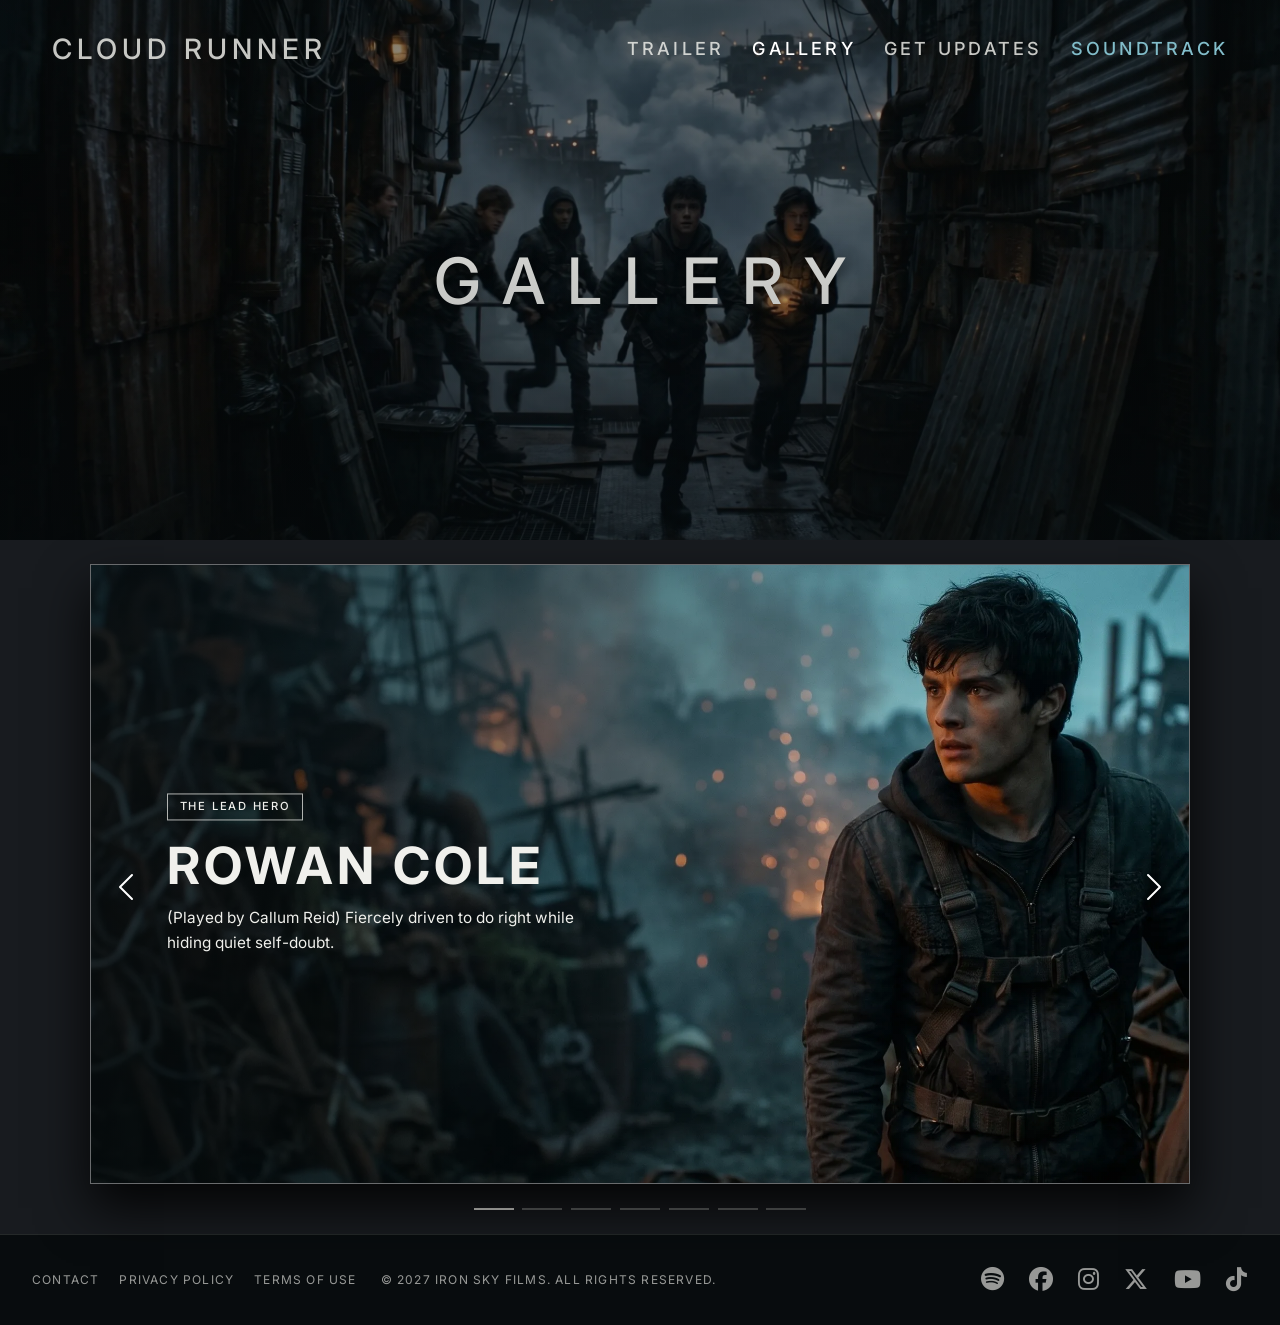
==== gallery.html @ be774bb4 "fix(navigation): rename 'GAME' links to 'SOUNDTRACK' and update references across multiple pages" ====
<!doctype html>
<html lang="en">
  <head>
    <meta charset="utf-8" />
    <meta name="viewport" content="width=device-width, initial-scale=1.0" />
    <meta
      name="description"
      content="Explore stills, characters, and concept art from the world of Cloud Runner."
    />

    <link
      href="https://cdn.jsdelivr.net/npm/bootstrap@5.3.8/dist/css/bootstrap.min.css"
      rel="stylesheet"
      integrity="sha384-sRIl4kxILFvY47J16cr9ZwB07vP4J8+LH7qKQnuqkuIAvNWLzeN8tE5YBujZqJLB"
      crossorigin="anonymous"
    />
    <link rel="stylesheet" href="assets/css/styles.css" />
    <link
      rel="stylesheet"
      href="https://cdnjs.cloudflare.com/ajax/libs/font-awesome/6.5.2/css/all.min.css"
    />

    <link
      rel="icon"
      type="image/svg+xml"
      href="assets/images/cloud-runner-svg.svg"
    />

    <title>Gallery | Cloud Runner</title>
  </head>

  <body>
    <header class="hero gallery-hero">
      <nav
        class="navbar navbar-expand-lg navbar-dark bg-transparent cloud-navbar"
        aria-label="Primary navigation"
      >
        <div class="container-fluid cloud-navbar__inner">
          <a
            class="navbar-brand cloud-home"
            href="index.html"
            aria-label="Cloud Runner home"
          >
            CLOUD RUNNER
          </a>

          <button
            class="navbar-toggler"
            type="button"
            data-bs-toggle="collapse"
            data-bs-target="#mainNavigation"
            aria-controls="mainNavigation"
            aria-expanded="false"
            aria-label="Toggle navigation"
          >
            <span class="navbar-toggler-icon"></span>
          </button>

          <div class="collapse navbar-collapse" id="mainNavigation">
            <ul class="navbar-nav ms-auto align-items-lg-center">
              <li class="nav-item">
                <a class="nav-link cloud-nav-link" href="index.html#trailer">
                  TRAILER
                </a>
              </li>
              <li class="nav-item">
                <a
                  class="nav-link cloud-nav-link active"
                  href="gallery.html"
                  aria-current="page"
                >
                  GALLERY
                </a>
              </li>
              <li class="nav-item">
                <a class="nav-link cloud-nav-link" href="updates.html">
                  GET UPDATES
                </a>
              </li>
              <li class="nav-item">
                <a
                  class="nav-link cloud-nav-link cloud-nav-link--music"
                  href="music.html"
                >
                  SOUNDTRACK
                </a>
              </li>
            </ul>
          </div>
        </div>
      </nav>

      <div class="hero-content">
        <h1>GALLERY</h1>
      </div>
    </header>

    <main class="updates-main pt-4 pb-4">
      <section
        class="gallery-carousel-container"
        aria-labelledby="gallery-heading"
      >
        <h2 class="visually-hidden" id="gallery-heading">GALLERY</h2>

        <div
          id="galleryCarousel"
          class="carousel slide gallery-carousel d-none d-md-block"
          data-bs-ride="false"
        >
          <div class="carousel-inner">
            <div class="carousel-item active">
              <img
                src="assets/images/cloud-runner-image-rowan-cole-gallery.webp"
                class="d-block w-100"
                alt="Cloud Runner still"
              />
              <div class="gallery-carousel-editorial">
                <span class="gallery-carousel-tag">The Lead Hero</span>
                <h3>Rowan Cole</h3>
                <p>
                  (Played by Callum Reid) Fiercely driven to do right while
                  hiding quiet self-doubt.
                </p>
              </div>
            </div>

            <div class="carousel-item">
              <img
                src="assets/images/cloud-runner-image-toby-cole-gallery.webp"
                class="d-block w-100"
                alt="Cloud Runner character still"
              />
              <div class="gallery-carousel-editorial">
                <span class="gallery-carousel-tag">The Younger Brother</span>
                <h3>Toby Cole</h3>
                <p>
                  (Played by Noah Gallagher) Loyal caretaker of the Power Core
                  stepping from his brother's shadow.
                </p>
              </div>
            </div>

            <div class="carousel-item">
              <img
                src="assets/images/cloud-runner-image-kieran-hale-gallery.webp"
                class="d-block w-100"
                alt="Cloud Runner environment still"
              />
              <div class="gallery-carousel-editorial">
                <span class="gallery-carousel-tag">The "Gemini" Brothers</span>
                <h3>KIERAN HALE</h3>
                <p>
                  (played by Darius Okafor) Sharp-eyed lookout scanning the
                  skies for incoming threats.
                </p>
              </div>
            </div>

            <div class="carousel-item">
              <img
                src="assets/images/cloud-runner-image-marek-hale-gallery.webp"
                class="d-block w-100"
                alt="Cloud Runner action still"
              />
              <div class="gallery-carousel-editorial">
                <span class="gallery-carousel-tag">The "Gemini" Brothers</span>
                <h3>MAREK HALE</h3>
                <p>
                  (played by Tomasz Novak) Steady, intuitive guide keeping the
                  crew grounded in storms.
                </p>
              </div>
            </div>

            <div class="carousel-item">
              <img
                src="assets/images/cloud-runner-image-jules-mercer-gallery.webp"
                class="d-block w-100"
                alt="Cloud Runner landscape still"
              />
              <div class="gallery-carousel-editorial">
                <span class="gallery-carousel-tag">The Adopted Brother</span>
                <h3>JULES MERCER</h3>
                <p>
                  (Played by Leo Castellanos) Quiet, adaptable survivor moving
                  unseen beneath his signature hood.
                </p>
              </div>
            </div>

            <div class="carousel-item">
              <img
                src="assets/images/cloud-runner-image-silver-vane-gallery.webp"
                class="d-block w-100"
                alt="Cloud Runner concept art still"
              />
              <div class="gallery-carousel-editorial">
                <span class="gallery-carousel-tag">The Bridge</span>
                <h3>Silver Vane</h3>
                <p>
                  (Played by Freya Lindholm) Curious and mystic, breaking family
                  ties for lasting peace.
                </p>
              </div>
            </div>

            <div class="carousel-item">
              <img
                src="assets/images/cloud-runner-image-caspian-vane-gallery.webp"
                class="d-block w-100"
                alt="Cloud Runner landscape still"
              />
              <div class="gallery-carousel-editorial">
                <span class="gallery-carousel-tag">The Villain</span>
                <h3>Caspian Vane</h3>
                <p>
                  (Played by Julian Thorne) White City heir hunting the Core to
                  prove his command.
                </p>
              </div>
            </div>
          </div>

          <button
            class="carousel-control-prev"
            type="button"
            data-bs-target="#galleryCarousel"
            data-bs-slide="prev"
          >
            <span class="carousel-control-prev-icon" aria-hidden="true"></span>
            <span class="visually-hidden">Previous</span>
          </button>

          <button
            class="carousel-control-next"
            type="button"
            data-bs-target="#galleryCarousel"
            data-bs-slide="next"
          >
            <span class="carousel-control-next-icon" aria-hidden="true"></span>
            <span class="visually-hidden">Next</span>
          </button>

          <div class="carousel-indicators gallery-carousel__indicators">
            <button
              type="button"
              data-bs-target="#galleryCarousel"
              data-bs-slide-to="0"
              class="active"
              aria-current="true"
              aria-label="Slide 1"
            ></button>
            <button
              type="button"
              data-bs-target="#galleryCarousel"
              data-bs-slide-to="1"
              aria-label="Slide 2"
            ></button>
            <button
              type="button"
              data-bs-target="#galleryCarousel"
              data-bs-slide-to="2"
              aria-label="Slide 3"
            ></button>
            <button
              type="button"
              data-bs-target="#galleryCarousel"
              data-bs-slide-to="3"
              aria-label="Slide 4"
            ></button>
            <button
              type="button"
              data-bs-target="#galleryCarousel"
              data-bs-slide-to="4"
              aria-label="Slide 5"
            ></button>
            <button
              type="button"
              data-bs-target="#galleryCarousel"
              data-bs-slide-to="5"
              aria-label="Slide 6"
            ></button>
            <button
              type="button"
              data-bs-target="#galleryCarousel"
              data-bs-slide-to="6"
              aria-label="Slide 7"
            ></button>
          </div>
        </div>

        <!-- (For mobile devices) Desktop uses a full-bleed overlaid carousel while mobile renders 
         a stacked card list for cleaner small-screen readability without altering 
         carousel layout rules. -->

        <div class="gallery-mobile-list d-md-none">
          <article>
            <img
              src="assets/images/cloud-runner-image-rowan-cole-gallery.webp"
              alt="Cloud Runner still"
              loading="lazy"
            />
            <span class="gallery-mobile-tag">The Lead Hero</span>
            <h3>ROWAN COLE</h3>
            <p>(Played by Callum Reid) Fiercely driven to do right while hiding quiet self-doubt.</p>
          </article>

          <article>
            <img
              src="assets/images/cloud-runner-image-toby-cole-gallery.webp"
              alt="Cloud Runner character still"
              loading="lazy"
            />
            <span class="gallery-mobile-tag">The Younger Brother</span>
            <h3>Toby Cole</h3>
            <p>(Played by Noah Gallagher) Loyal caretaker of the Power Core stepping from his brother's shadow.</p>
          </article>

          <article>
            <img
              src="assets/images/cloud-runner-image-kieran-hale-gallery.webp"
              alt="Cloud Runner environment still"
              loading="lazy"
            />
            <span class="gallery-mobile-tag">The "Gemini" Brothers</span>
            <h3>KIERAN HALE</h3>
            <p>Sharp-eyed lookout scanning the skies for incoming threats.</p>
          </article>

          <article>
            <img
              src="assets/images/cloud-runner-image-marek-hale-gallery.webp"
              alt="Cloud Runner action still"
              loading="lazy"
            />
            <span class="gallery-mobile-tag">The "Gemini" Brothers</span>
            <h3>MAREK HALE</h3>
            <p>Steady, intuitive guide keeping the crew grounded in storms.</p>
          </article>

          <article>
            <img
              src="assets/images/cloud-runner-image-jules-mercer-gallery.webp"
              alt="Cloud Runner landscape still"
              loading="lazy"
            />
            <span class="gallery-mobile-tag">The Adopted Brother</span>
            <h3>JULES MERCER</h3>
            <p>Quiet, adaptable survivor moving unseen beneath his signature hood.</p>
          </article>

          <article>
            <img
              src="assets/images/cloud-runner-image-silver-vane-gallery.webp"
              alt="Cloud Runner concept art still"
              loading="lazy"
            />
            <span class="gallery-mobile-tag">The Bridge</span>
            <h3>Silver Vane</h3>
            <p>(Played by Freya Lindholm) Curious and mystic, breaking family
                  ties for lasting peace.</p>
          </article>

          <article>
            <img
              src="assets/images/cloud-runner-image-caspian-vane-gallery.webp"
              alt="Cloud Runner landscape still"
              loading="lazy"
            />
            <span class="gallery-mobile-tag">The Villain</span>
            <h3>CASPIAN VANE</h3>
            <p>White City heir hunting the Core to prove his command.</p>
          </article>

        </div>
      </section>
    </main>

    <footer class="site-footer">
      <div class="site-footer__inner">
        <div class="site-footer__left">
          <nav class="site-footer__nav" aria-label="Footer navigation">
            <a href="#contact">CONTACT</a>
            <a href="#privacy">PRIVACY POLICY</a>
            <a href="#terms">TERMS OF USE</a>
          </nav>
          <p class="site-footer__copyright">
            © 2027 IRON SKY FILMS. ALL RIGHTS RESERVED.
          </p>
        </div>

        <nav class="site-footer__social" aria-label="Social media links">
          <a
            href="https://www.spotify.com/"
            target="_blank"
            rel="noopener noreferrer"
            aria-label="Spotify"
          >
            <i class="fa-brands fa-spotify"></i>
          </a>
          <a
            href="https://www.facebook.com/"
            target="_blank"
            rel="noopener noreferrer"
            aria-label="Facebook"
          >
            <i class="fa-brands fa-facebook"></i>
          </a>
          <a
            href="https://www.instagram.com/"
            target="_blank"
            rel="noopener noreferrer"
            aria-label="Instagram"
          >
            <i class="fa-brands fa-instagram"></i>
          </a>
          <a
            href="https://x.com/"
            target="_blank"
            rel="noopener noreferrer"
            aria-label="X"
          >
            <i class="fa-brands fa-x-twitter"></i>
          </a>
          <a
            href="https://www.youtube.com/"
            target="_blank"
            rel="noopener noreferrer"
            aria-label="YouTube"
          >
            <i class="fa-brands fa-youtube"></i>
          </a>
          <a
            href="https://www.tiktok.com/"
            target="_blank"
            rel="noopener noreferrer"
            aria-label="TikTok"
          >
            <i class="fa-brands fa-tiktok"></i>
          </a>
        </nav>
      </div>
    </footer>

    <script
      src="https://cdn.jsdelivr.net/npm/bootstrap@5.3.8/dist/js/bootstrap.bundle.min.js"
      crossorigin="anonymous"
    ></script>
  </body>
</html>
---- assets/css/styles.css ----
/* Fonts */
@import url("https://fonts.googleapis.com/css2?family=Inter:ital,opsz,wght@0,14..32,100..900;1,14..32,100..900&display=swap");

/* Global & Variables */

html {
  scroll-behavior: smooth;
}

html,
body {
  min-height: 100%;
}

body {
  margin: 0;
  background-color: #101416;
  font-family: "Inter", sans-serif;
}

h1,
h2,
h3,
h4,
h5,
h6,
.navbar,
.nav-link {
  margin: 0;
  font-family: "Inter", sans-serif !important;
}

/* Navigation & Header */

/* Keep the navbar above the hero content */
.hero .navbar {
  position: absolute;
  top: 0;
  right: 0;
  left: 0;
  z-index: 2;
  padding: 1.25rem 2.5rem;
}

.cloud-navbar .navbar-nav {
  gap: 1.75rem;
}

.cloud-nav-link {
  padding: 0 !important;
  color: rgba(240, 240, 236, 0.82) !important;
  font-size: 1.125rem;
  font-weight: 500;
  letter-spacing: 0.18em;
  line-height: 2.5rem;
  text-transform: uppercase;
  white-space: nowrap;
  transition: color 180ms ease;
}

.cloud-nav-link:hover,
.cloud-nav-link:focus-visible,
.cloud-nav-link.active {
  color: #ffffff !important;
}

.cloud-nav-link.cloud-nav-link--music,
.cloud-nav-link.cloud-nav-link--music:hover,
.cloud-nav-link.cloud-nav-link--music:focus-visible,
.cloud-nav-link.cloud-nav-link--music.active {
  color: #82bdca !important;
}

.cloud-nav-link.cloud-nav-link--music:hover,
.cloud-nav-link.cloud-nav-link--music:focus-visible {
  color: #82bdca !important;
}

.cloud-home {
  font-family: "Inter", sans-serif !important;
  font-size: 1.75rem;
  font-weight: 500;
  padding-block: 0.5rem;
  letter-spacing: 0.18em;
  color: rgba(240, 240, 236, 0.82) !important;
  text-transform: uppercase;
  transition: color 180ms ease;
}

.cloud-home:hover,
.cloud-home:focus-visible {
  color: #ffffff !important;
}

/* Frosted glass burger button */
.cloud-navbar .navbar-toggler {
  border-radius: 0;
  border: 1px solid rgba(255, 255, 255, 0.55);
  background: rgba(15, 20, 25, 0.45);
  backdrop-filter: blur(8px);
  -webkit-backdrop-filter: blur(8px);
  padding: 0.4rem 0.6rem;
  transition:
    background-color 0.25s ease,
    border-color 0.25s ease;
  flex-shrink: 0;
}

.cloud-navbar .navbar-toggler:hover,
.cloud-navbar .navbar-toggler:focus {
  border-color: rgba(255, 255, 255, 0.9);
  background: rgba(15, 20, 25, 0.65);
  box-shadow: none;
}
/* Index Page */

.hero {
  position: relative;
  display: flex;
  min-height: 100vh;
  min-height: 100svh;
  height: 100vh;
  min-height: 500px;
  align-items: center;
  justify-content: center;
  overflow: hidden;
}

/* Dark gradient overlay sitting on top of the video */
.hero:after {
  content: "";
  position: absolute;
  inset: 0;
  background: linear-gradient(
    180deg,
    rgba(5, 12, 15, 0.38) 0%,
    rgba(5, 12, 15, 0.12) 45%,
    rgba(5, 12, 15, 0.42) 100%
  );
  z-index: 1;
  pointer-events: none;
}

/* Background Video Styling */
.trailer-video-bg {
  position: absolute;
  inset: 0;
  width: 100%;
  height: 100%;
  object-fit: cover;
  z-index: 0;
}

/* Center title, subtitle, and CTA */
.hero-content {
  position: relative;
  z-index: 1;
  display: flex;
  width: min(90%, 900px);
  flex-direction: column;
  align-items: center;
  justify-content: center;
  margin-top: 2rem;
  text-align: center;
  color: #f0f0ec;
  width: 100%;
  max-width: 100%;
  padding-inline: 1rem;
  box-sizing: border-box;
}

.hero-content h1,
.hero-content p {
  text-shadow: 0 2px 14px rgba(0, 0, 0, 0.65);
}

.hero-content h1 {
  margin: 0 0 0.65rem;
  color: #f0f0ec;
  font-size: clamp(2.2rem, 5vw, 4.2rem);
  font-weight: 500;
  line-height: 1;
  letter-spacing: 0.35em;
  margin-right: -0.35em;
  text-transform: uppercase;
  white-space: nowrap;
}

.hero-content p {
  margin: 0 0 2rem;
  color: rgba(240, 240, 236, 0.9);
  font-size: 1.5rem;
  font-weight: 700;
  line-height: 1.4;
  letter-spacing: 0.2em;
  text-transform: uppercase;
}

.film-details {
  padding: 6rem 0;
  background-color: #181b1f;
  color: #f0f0ec;
}

.film-poster {
  display: flex;
  flex-direction: column;
  justify-content: center;
  align-items: center;
  height: 100%;
}

.film-poster img {
  display: block;
  width: 100%;
  height: auto;
  aspect-ratio: 2 / 3;
  object-fit: cover;
}

.details-eyebrow {
  margin: 0 0 2.25rem;
  color: rgba(240, 240, 236, 0.62);
  font-size: 0.75rem;
  font-weight: 400;
  line-height: 1.2;
  letter-spacing: 0.2em;
  text-transform: uppercase;
}

.synopsis-copy {
  max-width: 100%;
  margin: 0;
  color: #f0f0ec;
  font-size: clamp(0.95rem, 1.2vw, 1.15rem);
  font-weight: 200;
  line-height: 1.6;
}

.release-note {
  margin: 3rem 0 0;
  color: rgba(240, 240, 236, 0.7);
  font-size: 0.8rem;
  line-height: 1.5;
}

.credits-list {
  margin: 0;
}

.credit {
  margin-bottom: 1.7rem;
}

.credit:last-child {
  margin-bottom: 0;
}

.credit dt {
  margin-bottom: 0.55rem;
  color: rgba(240, 240, 236, 0.58);
  font-size: 0.7rem;
  font-weight: 400;
  line-height: 1.4;
  letter-spacing: 0.16em;
  text-transform: uppercase;
}

.credit dd {
  max-width: 24rem;
  margin: 0;
  color: #f0f0ec;
  font-size: 0.85rem;
  font-weight: 400;
  line-height: 1.55;
  overflow-wrap: anywhere;
}

.trailer-content {
  position: relative;
  z-index: 1;
  display: flex;
  flex-direction: column;
  align-items: center;
  text-align: center;
}

.trailer-label {
  margin: 1.5rem 0 0;
  color: #f0f0ec;
  font-size: 0.75rem;
  font-weight: 400;
  line-height: 1.4;
  letter-spacing: 0.25em;
  text-transform: uppercase;
}

.cinematic-banner {
  position: relative;
  display: flex;
  min-height: 60vh;
  align-items: center;
  overflow: hidden;
  background-image: url("../images/cloud-runner-image-feature-banner-index-page.webp");
  background-position: center bottom 5%;
  background-size: cover;
  background-repeat: no-repeat;
}

.cinematic-banner .container {
  position: relative;
  z-index: 1;
}

.cinematic-banner h2 {
  max-width: 550px;
  margin: 0;
  color: #ffffff;
  font-size: clamp(1.8rem, 4vw, 3.4rem);
  font-weight: 500;
  line-height: 1.1;
  letter-spacing: 0.24em;
  text-transform: uppercase;
}

/* Get Updates Page */

.updates-hero {
  /* min-height: 60vh; */
  height: 100vh;
  min-height: 100svh;
  background-image: url("../images/cloud-runner-hero-image-updates-page.webp");
  background-position: center;
  background-size: 115% auto;
  background-repeat: no-repeat;
}

.updates-hero .hero-content p {
  max-width: 42rem;
  margin-bottom: 0;
  font-size: 1.5rem;
  font-weight: 400;
  letter-spacing: 0.04em;
  line-height: 1.7;
  text-transform: none;
}

.updates-main {
  background-color: #181b1f;
  color: #f0f0ec;
}

.updates-form-wrapper {
  width: min(90%, 600px);
  margin: 0 auto;
  padding: 3rem 0 3rem;
}

.updates-form label,
.updates-form legend {
  display: block;
  margin-bottom: 0.9rem;
  color: rgba(240, 240, 236, 0.72);
  font-size: 1rem;
  font-weight: 400;
  letter-spacing: 0.16em;
  text-transform: uppercase;
}

.updates-form input[type="text"],
.updates-form input[type="email"],
.updates-form input[type="tel"],
.updates-form select {
  width: 100%;
  min-height: 2.3rem;
  padding: 0.35rem 0.75rem;
  border: 1px solid rgba(240, 240, 236, 0.3);
  border-radius: 0;
  outline: 0;
  background-color: #101214;
  color: #f0f0ec;
  font-size: 0.8rem;
}

.updates-form input:focus,
.updates-form select:focus {
  border-color: #f0f0ec;
  box-shadow: none;
}

.updates-form select option {
  background-color: #101214;
  color: #f0f0ec;
}

.updates-form select {
  appearance: none;
  -webkit-appearance: none;
  padding-right: 2.5rem;
}

.updates-form fieldset {
  padding: 0;
  border: 0;
}

.updates-checkbox {
  display: flex !important;
  align-items: center;
  gap: 0.7rem;
  margin-bottom: 0.8rem !important;
  color: #f0f0ec !important;
  letter-spacing: 0.04em !important;
  text-transform: none !important;
}

.updates-checkbox--consent {
  align-items: flex-start !important;
}

.updates-checkbox--consent input[type="checkbox"] {
  margin-top: 0.25rem;
  flex-shrink: 0;
}

.updates-checkbox input {
  accent-color: #f0f0ec;
}

.updates-submit {
  padding: 0.7rem 1rem;
  border-radius: 0;
  font-size: 0.7rem;
  letter-spacing: 0.18em;
}

.updates-form button[type="submit"] {
  border: 1px solid #f0f0ec;
  background-color: #f0f0ec;
  color: #101214;
  transition:
    background-color 0.2s ease,
    color 0.2s ease;
}

.updates-form button[type="submit"]:hover,
.updates-form button[type="submit"]:focus-visible {
  border: 1px solid #f0f0ec;
  background-color: #101214;
  color: #f0f0ec;
}

/* .updates-submit:hover{
  background-color: #f0f0ec;
  color: #101416;
} */

.updates-confirmation {
  margin: 1.5rem 0 0;
  color: #f0f0ec;
  font-size: 0.7rem;
  letter-spacing: 0.18em;
  text-transform: uppercase;
}

.updates-disclaimer {
  margin-top: 0.8rem;
  margin-bottom: 0;
  color: #f0f0ec;
  font-size: 0.85rem;
  line-height: 1.5;
  letter-spacing: 0.04em;
}

.updates-checkbox > span {
  font-size: 0.85rem;
  line-height: 1.5;
  letter-spacing: 0.04em;
}

/* Gallery Page */

.gallery-hero {
  height: 60vh;
  min-height: 60vh;
  overflow: hidden;
  background-image:
    linear-gradient(rgba(16, 18, 20, 0.22), rgba(16, 18, 20, 0.22)),
    url("../images/cloud-runner-image-background-header-gallery-page.webp");
  background-position: center 88%;
  background-size: cover;
  background-repeat: no-repeat;
}

@media (max-width: 767.98px) {
  .gallery-hero {
    background-position: center 28%;
    background-size: cover;
  }
}

.gallery-scroll-track {
  scroll-snap-type: x proximity;
  scroll-behavior: smooth;
  scrollbar-width: none;
  -webkit-overflow-scrolling: touch;
}

.gallery-scroll-track::-webkit-scrollbar {
  display: none;
}

.gallery-card {
  position: relative;
  flex: 0 0 85%;
  overflow: hidden;
  scroll-snap-align: start;
  border: 1px solid rgba(240, 240, 236, 0.15);
  background-color: #101214;
}

.gallery-card img {
  display: block;
  width: 100%;
  aspect-ratio: 16 / 9;
  object-fit: cover;
  transition: transform 0.35s ease;
}

.gallery-card:hover img {
  transform: scale(1.03);
}

@media (min-width: 768px) {
  .gallery-card {
    flex: 0 0 38%;
  }
}

/* Thank You Page */

.updates-hero-thank-you {
  /* min-height: 60vh; */
  height: 100vh;
  min-height: 100svh;
  background-image: url("../images/cloud-runner-hero-image-background-thank-you-page.webp");
  background-position: center;
  background-size: 118% auto;
  background-repeat: no-repeat;
}

/* Footer & Shared Components */

.hero-content .btn {
  padding: 0.85rem 1.75rem;
  border: 1px solid rgba(240, 240, 236, 0.3);
  border-radius: 0;
  background-color: rgba(16, 20, 22, 0.4);
  backdrop-filter: blur(8px);
  color: #f0f0ec;
  font-size: 0.85rem;
  font-weight: 500;
  letter-spacing: 0.18em;
  line-height: 1.2;
  text-transform: uppercase;
  transition:
    color 180ms ease,
    background-color 180ms ease,
    border-color 180ms ease;
}

.hero-content .btn:hover,
.hero-content .btn:focus-visible {
  color: #101416;
  background-color: #f0f0ec;
  border-color: #f0f0ec;
}

.trailer-play {
  position: relative;
  display: grid;
  width: 66px;
  height: 66px;
  place-items: center;
  padding: 0;
  border: 1px solid rgba(240, 240, 236, 0.7);
  border-radius: 50%;
  background: transparent;
  color: #f0f0ec;
  cursor: pointer;
  transition:
    transform 180ms ease,
    opacity 180ms ease;
}

.trailer-play::before {
  position: absolute;
  inset: 5px;
  border: 1px solid #f0f0ec;
  border-radius: 50%;
  content: "";
}

.trailer-play__icon {
  position: relative;
  z-index: 1;
  width: 0;
  height: 0;
  margin-left: 3px;
  border-top: 6px solid transparent;
  border-bottom: 6px solid transparent;
  border-left: 9px solid #f0f0ec;
  transition: transform 180ms ease;
}

.trailer-play:hover,
.trailer-play:focus-visible {
  transform: scale(1.06);
}

.trailer-play:hover .trailer-play__icon,
.trailer-play:focus-visible .trailer-play__icon {
  transform: scale(1.12);
}

.trailer-play:focus-visible {
  outline: 2px solid #f0f0ec;
  outline-offset: 5px;
}

.site-footer {
  width: 100%;
  padding: 2rem 0;
  border-top: 1px solid rgba(240, 240, 236, 0.12);
  background-color: #080c0e;
  color: rgba(240, 240, 236, 0.62);
}

.site-footer__inner {
  display: flex;
  align-items: center;
  justify-content: space-between;
  gap: 1.5rem;
  padding: 0 2rem;
}

.site-footer__copyright,
.site-footer__nav a,
.site-footer__social a {
  color: rgba(240, 240, 236, 0.62);
  font-size: 0.75rem;
  font-weight: 400;
  line-height: 1.4;
  letter-spacing: 0.1em;
  text-transform: uppercase;
}

.site-footer__copyright {
  margin: 0;
}

.site-footer__nav,
.site-footer__social {
  display: flex;
  align-items: center;
  gap: 1.5rem;
}

.site-footer__nav a,
.site-footer__social a {
  text-decoration: none;
  transition: color 180ms ease;
}

.site-footer__nav a:hover,
.site-footer__nav a:focus-visible,
.site-footer__social a:hover,
.site-footer__social a:focus-visible {
  color: #f0f0ec;
}

.site-footer__nav a:focus-visible,
.site-footer__social a:focus-visible {
  outline: 1px solid #f0f0ec;
  outline-offset: 4px;
}

.site-footer__left {
  display: flex;
  flex-direction: row;
  align-items: center;
  gap: 1.5rem;
  flex-wrap: nowrap;
}

.site-footer__nav {
  display: flex;
  flex-direction: row;
  align-items: center;
  gap: 1.25rem;
  white-space: nowrap;
}

/* Media Queries */

/* Tablet & small laptops (below 992px) */
@media (max-width: 991.98px) {
  .film-details {
    padding: 4.5rem 0;
  }

  .film-poster {
    max-width: 32rem;
    margin-right: auto;
    margin-left: auto;
  }

  .details-eyebrow {
    margin-bottom: 1.5rem;
  }

  .release-note {
    margin-top: 2rem;
  }

  .film-credits {
    text-align: center;
  }

  .credits-list {
    display: flex;
    flex-direction: column;
    align-items: center;
    gap: 1.5rem;
  }

  .release-note {
    text-align: center;
  }

  .gallery-carousel-container {
    width: 100%;
    padding-inline: 1rem;
  }

  .gallery-carousel .carousel-inner,
  .gallery-carousel .carousel-item,
  .gallery-carousel .carousel-item img {
    height: auto;
  }

  .gallery-carousel .carousel-item img {
    aspect-ratio: 16 / 10;
  }

  .gallery-carousel .carousel-control-prev,
  .gallery-carousel .carousel-control-next {
    width: 3.25rem;
  }

  .gallery-carousel .carousel-control-prev {
    left: 0;
  }

  .gallery-carousel .carousel-control-next {
    right: 0;
  }
}

/* Mobile landscape & small tablets (below 768px) */
@media (max-width: 767.98px) {
  .hero .navbar {
    width: 100%;
    padding-inline: 1rem;
    box-sizing: border-box;
  }

  .cloud-navbar__inner {
    width: 100%;
    min-width: 0;
    padding-inline: 0;
    gap: 0.5rem;
  }

  .cloud-home {
    min-width: 0;
    margin-right: 0.5rem;
    font-size: clamp(0.9rem, 4.5vw, 1.1rem);
    letter-spacing: 0.1em;
    white-space: nowrap;
  }

  .cloud-navbar .navbar-toggler {
    flex-shrink: 0;
  }

  .hero-content {
    width: 100%;
    max-width: 100%;
    padding-inline: 1rem;
    box-sizing: border-box;
  }
  .site-footer {
    padding: 1.75rem 0;
  }

  .cinematic-banner {
    align-items: flex-start;
    padding-top: 7.5rem;
  }

  .cinematic-banner .container {
    justify-content: center;
  }

  .cinematic-banner h2 {
    width: 100%;
    font-size: 2rem;
    letter-spacing: 0.18em;
    padding-left: 0.18em;
    text-align: center;
  }

  .trailer-section {
    padding: 4.5rem 0;
  }
  .hero-content p {
    font-size: 0.95rem;
    font-weight: 650;
    letter-spacing: 0.28em;
    opacity: 0.9;
  }

  .site-footer__inner {
    flex-direction: column;
    justify-content: center;
    text-align: center;
  }

  .site-footer__nav,
  .site-footer__social {
    justify-content: center;
    flex-wrap: wrap;
  }

  .site-footer__left {
    flex-direction: row;
    justify-content: center;
    flex-wrap: wrap;
    text-align: center;
  }

  .updates-hero {
    min-height: 100svh;
    height: auto;
    background-size: cover;
    background-position: center;
    padding-inline: 1.25rem;
  }

  .updates-hero .hero-content {
    width: 100%;
    padding-inline: 1.5rem;
  }

  .updates-hero .hero-content h1 {
    font-size: 1.45rem;
    letter-spacing: 0.14em;
    line-height: 1.3;
  }

  .updates-hero .hero-content p {
    font-size: 0.9375rem;
    max-width: 22rem;
    margin-inline: auto;
  }

  .gallery-carousel-container {
    width: 100%;
    padding-inline: 1rem;
  }

  .gallery-mobile-list {
    display: grid;
  }

  .gallery-mobile-list article {
    width: 100%;
    color: #f0f0ec;
  }

  .gallery-mobile-list img {
    display: block;
    width: 100%;
    height: 100%;
    aspect-ratio: 16 / 9;
    object-fit: cover;
    object-position: center;
    transform: scale(1.35);
    transform-origin: center;
    border: 0;
    box-shadow: none;
    overflow: hidden;
  }

  .gallery-carousel .carousel-inner,
  .gallery-carousel .carousel-item,
  .gallery-carousel .carousel-item img {
    height: auto;
  }
}

.trailer-section {
  position: relative;
  padding: clamp(2rem, 5vw, 4rem) 0;
  overflow: hidden;
  background-image: url("../images/cloud-runner-image-background-trailer-index-page.webp");
  background-position: center;
  background-size: cover;
  background-repeat: no-repeat;
}

.trailer-section_container {
  width: min(100% - 2rem, 1280px);
  max-width: 1280px;
  margin-inline: auto;
}

.trailer-section .ratio {
  overflow: hidden;
  background-color: #101214;
}

.trailer-section video {
  display: block;
  width: 100%;
  height: 100%;
  object-fit: cover;
  border: 1px solid rgba(255, 255, 255, 0.35);
  box-shadow: 0 1.5rem 3rem rgba(0, 0, 0, 0.85);
}

/* Mobile portrait (below 576px) */
@media (max-width: 575.98px) {
  .cloud-navbar .navbar-brand {
    font-size: 0.95rem;
    letter-spacing: 0.14em;
  }

  .cloud-navbar .nav-link {
    font-size: 0.8rem;
  }

  .hero-content h1 {
    font-size: clamp(2rem, 6.8vw, 2.2rem);
    letter-spacing: 0.16em;
    margin-right: -0.16em;
  }

  .hero-content p {
    font-size: 0.7rem;
    letter-spacing: 0.14em;
  }

  .cloud-navbar .navbar-nav {
    gap: 1rem;
  }

  .trailer-label {
    max-width: 90vw;
    font-size: 0.65rem;
    letter-spacing: 0.18em;
  }

  .cinematic-banner {
    align-items: flex-start;
    padding-top: 3.5rem;
  }

  .cinematic-banner .container {
    justify-content: center;
  }

  .cinematic-banner h2 {
    width: 100%;
    font-size: 2rem;
    letter-spacing: 0.18em;
    padding-top: 6rem;
    padding-left: 0.18em;
    text-align: center;
  }

  .film-details {
    padding: 2.5rem 0;
  }

  .gallery-carousel-tag {
    font-size: 1.25rem;
    padding: 0.35rem 0.55rem;
  }

  .gallery-carousel-editorial h3 {
    font-size: 1.25rem;
  }

  .gallery-carousel-editorial p {
    font-size: 0.875rem;
  }
}

.site-footer__social i {
  font-size: 1.5rem;
}

.music-hero .hero-content h1,
.music-hero .hero-content .btn {
  color: #82bdca;
}

.music-hero .hero-content .btn:hover,
.music-hero .hero-content .btn:focus-visible {
  color: #82bdca;
}

.gallery-navbar-header {
  position: relative;
  z-index: 10;
  background-color: #101416;
}

.gallery-navbar-header .navbar {
  padding: 1.25rem 2.5rem;
}

.gallery-carousel-container {
  width: min(1360px, 86vw);
  max-width: 1360px;
  margin-inline: auto;
  padding-inline: 0;
}

.gallery-carousel,
.gallery-carousel .carousel-inner,
.gallery-carousel .carousel-item,
.gallery-carousel .carousel-item img {
  width: 100%;
}

.gallery-carousel .carousel-inner,
.gallery-carousel .carousel-item {
  overflow: hidden;
}

.gallery-carousel .carousel-item {
  aspect-ratio: 16 / 9;
  overflow: hidden;
}

.gallery-carousel .carousel-item img {
  display: block;
  width: 100%;
  height: 100%;
  object-fit: cover;
  object-position: center;
  transform: scale(1.25);
  transform-origin: center;
}

.gallery-carousel .carousel-control-prev,
.gallery-carousel .carousel-control-next {
  top: 0;
  bottom: 0;
  width: 4.5rem;
  opacity: 1;
}

.gallery-carousel .carousel-control-prev {
  left: 0;
}

.gallery-carousel .carousel-control-next {
  right: 0;
}

.gallery-carousel__indicators {
  position: static;
  justify-content: center;
  margin: 1.5rem 0 0;
  gap: 0.55rem;
}

.gallery-carousel__indicators [data-bs-target] {
  width: 2.5rem;
  height: 2px;
  margin: 0;
  border: 0;
  border-radius: 0;
  background-color: rgba(240, 240, 236, 0.42);
  text-indent: -9999px;
}

.gallery-carousel__indicators .active {
  background-color: #f0f0ec;
}

.gallery-carousel .carousel-item {
  position: relative;
  overflow: hidden;
}

.gallery-carousel .carousel-item::after {
  content: "";
  position: absolute;
  z-index: 1;
  inset: 0;
  background: linear-gradient(
    90deg,
    rgba(5, 12, 15, 0.78) 0%,
    rgba(5, 12, 15, 0.48) 38%,
    rgba(5, 12, 15, 0.08) 72%,
    rgba(5, 12, 15, 0) 100%
  );
  pointer-events: none;
}

.gallery-carousel-editorial {
  position: absolute;
  z-index: 2;
  top: 50%;
  left: clamp(2.5rem, 6vw, 6rem);
  width: min(42ch, 48%);
  transform: translateY(-50%);
  color: #f0f0ec;
  pointer-events: none;
}

.gallery-carousel-tag {
  display: inline-block;
  margin-bottom: 1.25rem;
  border: 1px solid rgba(240, 240, 236, 0.72);
  padding: 0.45rem 0.7rem;
  color: #f0f0ec;
  font-size: 0.7rem;
  font-weight: 500;
  letter-spacing: 0.16em;
  line-height: 1;
  text-transform: uppercase;
}

.gallery-mobile-tag {
  display: inline-block;
  font-size: 0.75rem;
  margin-top: 0.85rem;
  margin-bottom: 0.35rem;
}

.gallery-mobile-list h3 {
  font-size: 1.5rem;
  text-transform: uppercase;
  line-height: 1.2;
  margin-bottom: 0.5rem;
}

.gallery-mobile-list p {
  font-size: 0.95rem;
  line-height: 1.6;
  margin-bottom: 0;
}

.gallery-mobile-list article {
  width: 100%;
  margin-bottom: 2.25rem;
  overflow: hidden;
  color: #f0f0ec;
}

.gallery-carousel-editorial h3 {
  margin: 0 0 0.9rem;
  color: #f0f0ec;
  font-size: clamp(2rem, 4vw, 4.25rem);
  font-weight: 700;
  line-height: 1;
  letter-spacing: 0.08em;
  text-transform: uppercase;
}

.gallery-carousel-editorial p {
  max-width: 42ch;
  margin: 0;
  color: #f0f0ec;
  font-size: clamp(0.9rem, 1.2vw, 1.05rem);
  line-height: 1.6;
}

.gallery-carousel {
  border: 0;
  box-shadow: none;
}

.gallery-carousel .carousel-inner {
  overflow: hidden;
  border: 1px solid rgba(255, 255, 255, 0.35);
  box-shadow: 0 1.5rem 3rem rgba(0, 0, 0, 0.85);
}

@media (max-width: 767.98px) {
  .cloud-navbar .navbar-collapse.show,
  .cloud-navbar .navbar-collapse.collapsing {
    background: rgba(8, 12, 14, 0.92);
  }

  .cloud-navbar .navbar-collapse.show .cloud-nav-link.cloud-nav-link--music,
  .cloud-navbar .navbar-collapse.show .cloud-nav-link.cloud-nav-link--music:hover,
  .cloud-navbar .navbar-collapse.show .cloud-nav-link.cloud-nav-link--music:focus-visible,
  .cloud-navbar .navbar-collapse.show .cloud-nav-link.cloud-nav-link--music.active {
    color: #82bdca !important;
  }
}
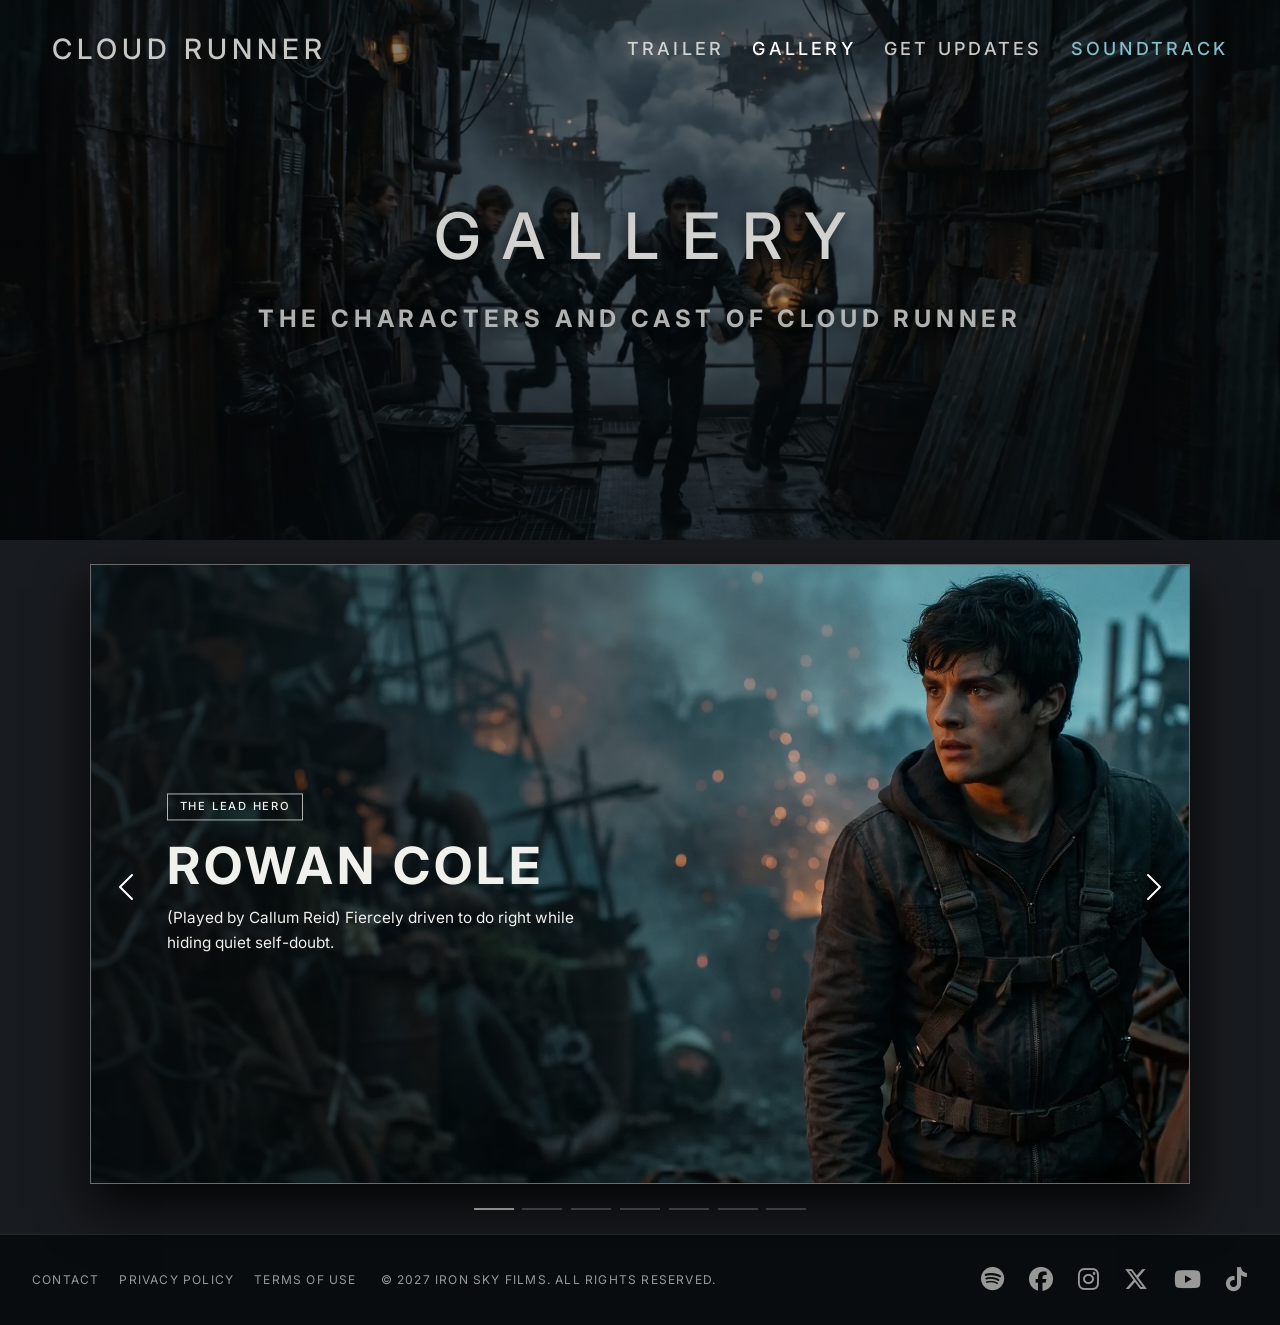
==== commit fbdb4551: "fix(gallery): add description paragraph for characters and cast in gallery section fix(thank-you): i" ====
--- a/gallery.html
+++ b/gallery.html
@@ -92,6 +92,8 @@
 
       <div class="hero-content">
         <h1>GALLERY</h1>
+        <br>
+        <p>THE CHARACTERS AND CAST OF CLOUD RUNNER</p>
       </div>
     </header>
 
@@ -101,7 +103,7 @@
         aria-labelledby="gallery-heading"
       >
         <h2 class="visually-hidden" id="gallery-heading">GALLERY</h2>
-
+        
         <div
           id="galleryCarousel"
           class="carousel slide gallery-carousel d-none d-md-block"
--- a/assets/css/styles.css
+++ b/assets/css/styles.css
@@ -335,16 +335,6 @@
   background-repeat: no-repeat;
 }
 
-.updates-hero .hero-content p {
-  max-width: 42rem;
-  margin-bottom: 0;
-  font-size: 1.5rem;
-  font-weight: 400;
-  letter-spacing: 0.04em;
-  line-height: 1.7;
-  text-transform: none;
-}
-
 .updates-main {
   background-color: #181b1f;
   color: #f0f0ec;
@@ -867,12 +857,6 @@
     font-size: 1.45rem;
     letter-spacing: 0.14em;
     line-height: 1.3;
-  }
-
-  .updates-hero .hero-content p {
-    font-size: 0.9375rem;
-    max-width: 22rem;
-    margin-inline: auto;
   }
 
   .gallery-carousel-container {
@@ -1206,7 +1190,7 @@
 @media (max-width: 767.98px) {
   .cloud-navbar .navbar-collapse.show,
   .cloud-navbar .navbar-collapse.collapsing {
-    background: rgba(8, 12, 14, 0.92);
+    background: transparent;
   }
 
   .cloud-navbar .navbar-collapse.show .cloud-nav-link.cloud-nav-link--music,
@@ -1215,5 +1199,32 @@
   .cloud-navbar .navbar-collapse.show .cloud-nav-link.cloud-nav-link--music.active {
     color: #82bdca !important;
   }
-}
-
+
+  .gallery-mobile-list {
+    display: grid;
+    gap: 1.25rem;
+  }
+
+  .gallery-mobile-list article {
+    width: 100%;
+    margin-bottom: 0;
+    overflow: visible;
+  }
+
+  .gallery-mobile-list img {
+    display: block;
+    width: 100%;
+    height: auto;
+    aspect-ratio: 16 / 9;
+    object-fit: cover;
+    object-position: center;
+    transform: none;
+  }
+
+  .gallery-mobile-tag,
+  .gallery-mobile-list h3,
+  .gallery-mobile-list p {
+    display: block;
+  }
+}
+
